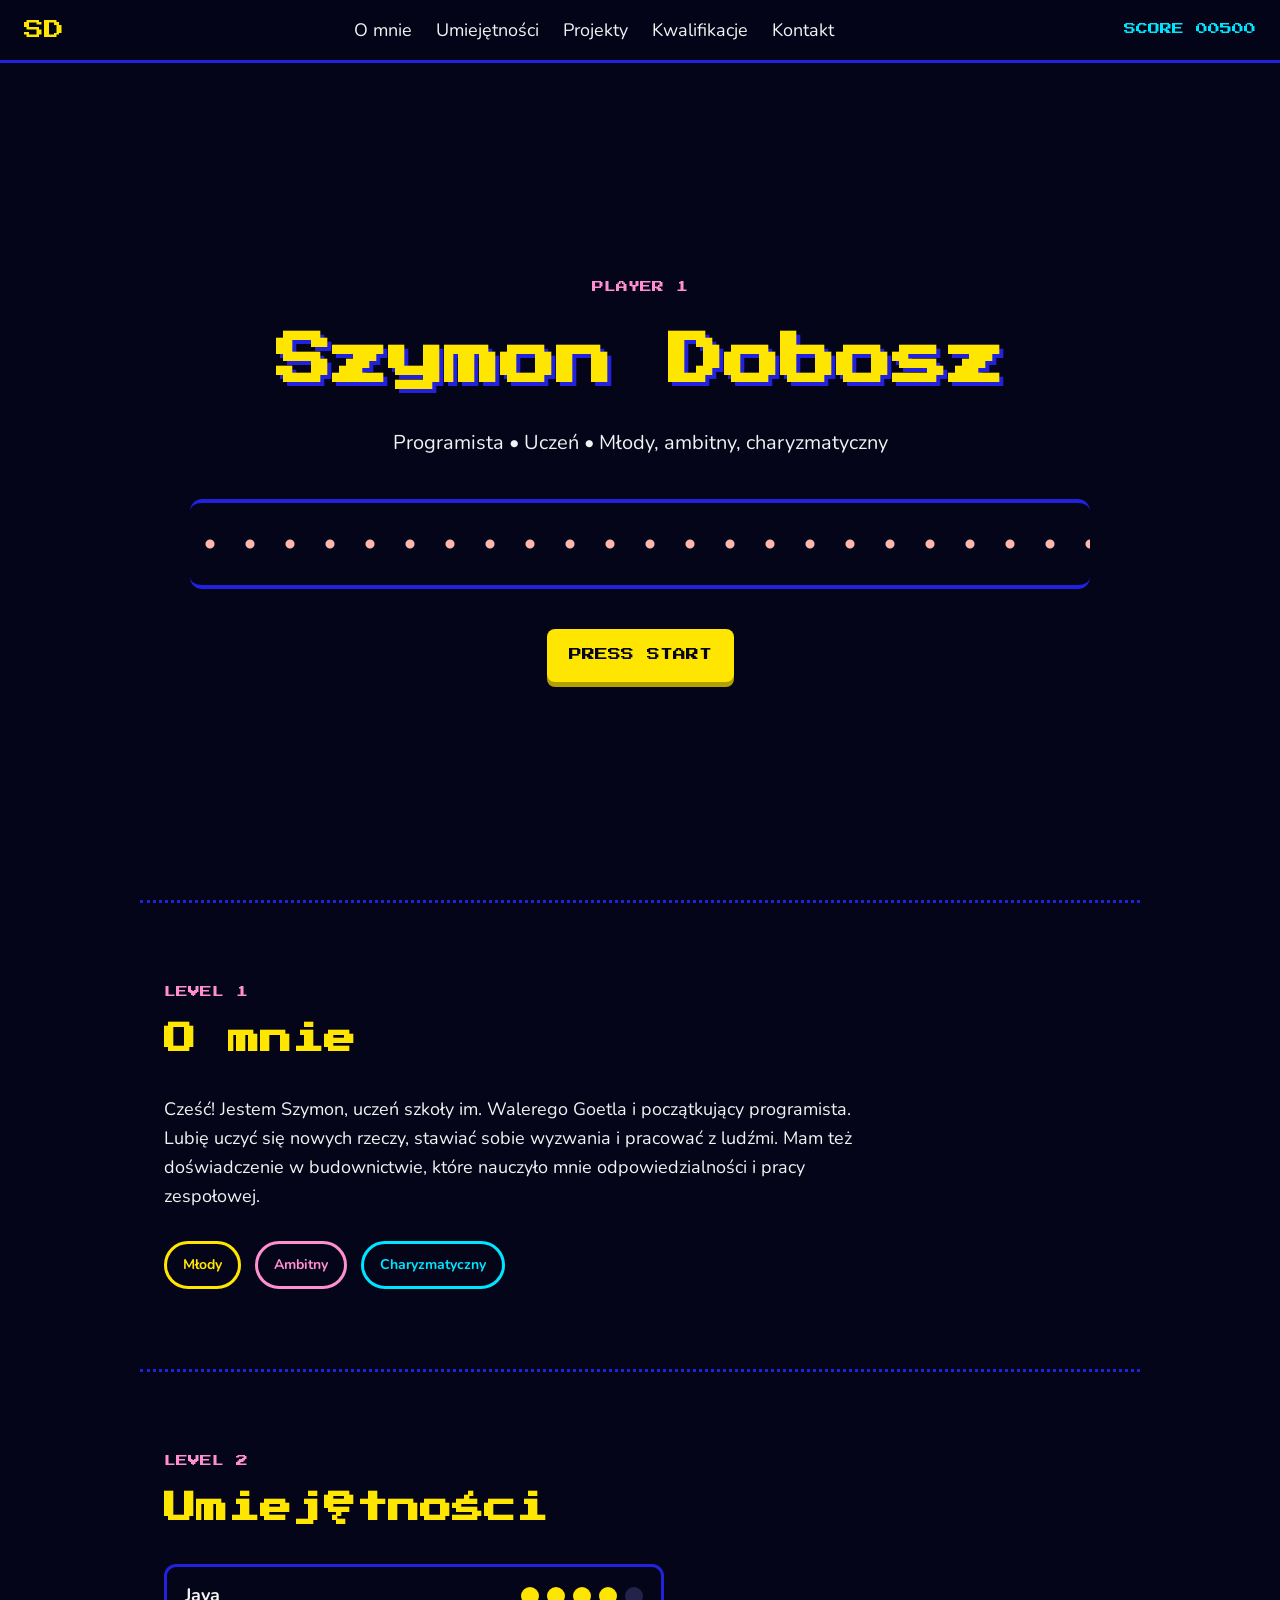
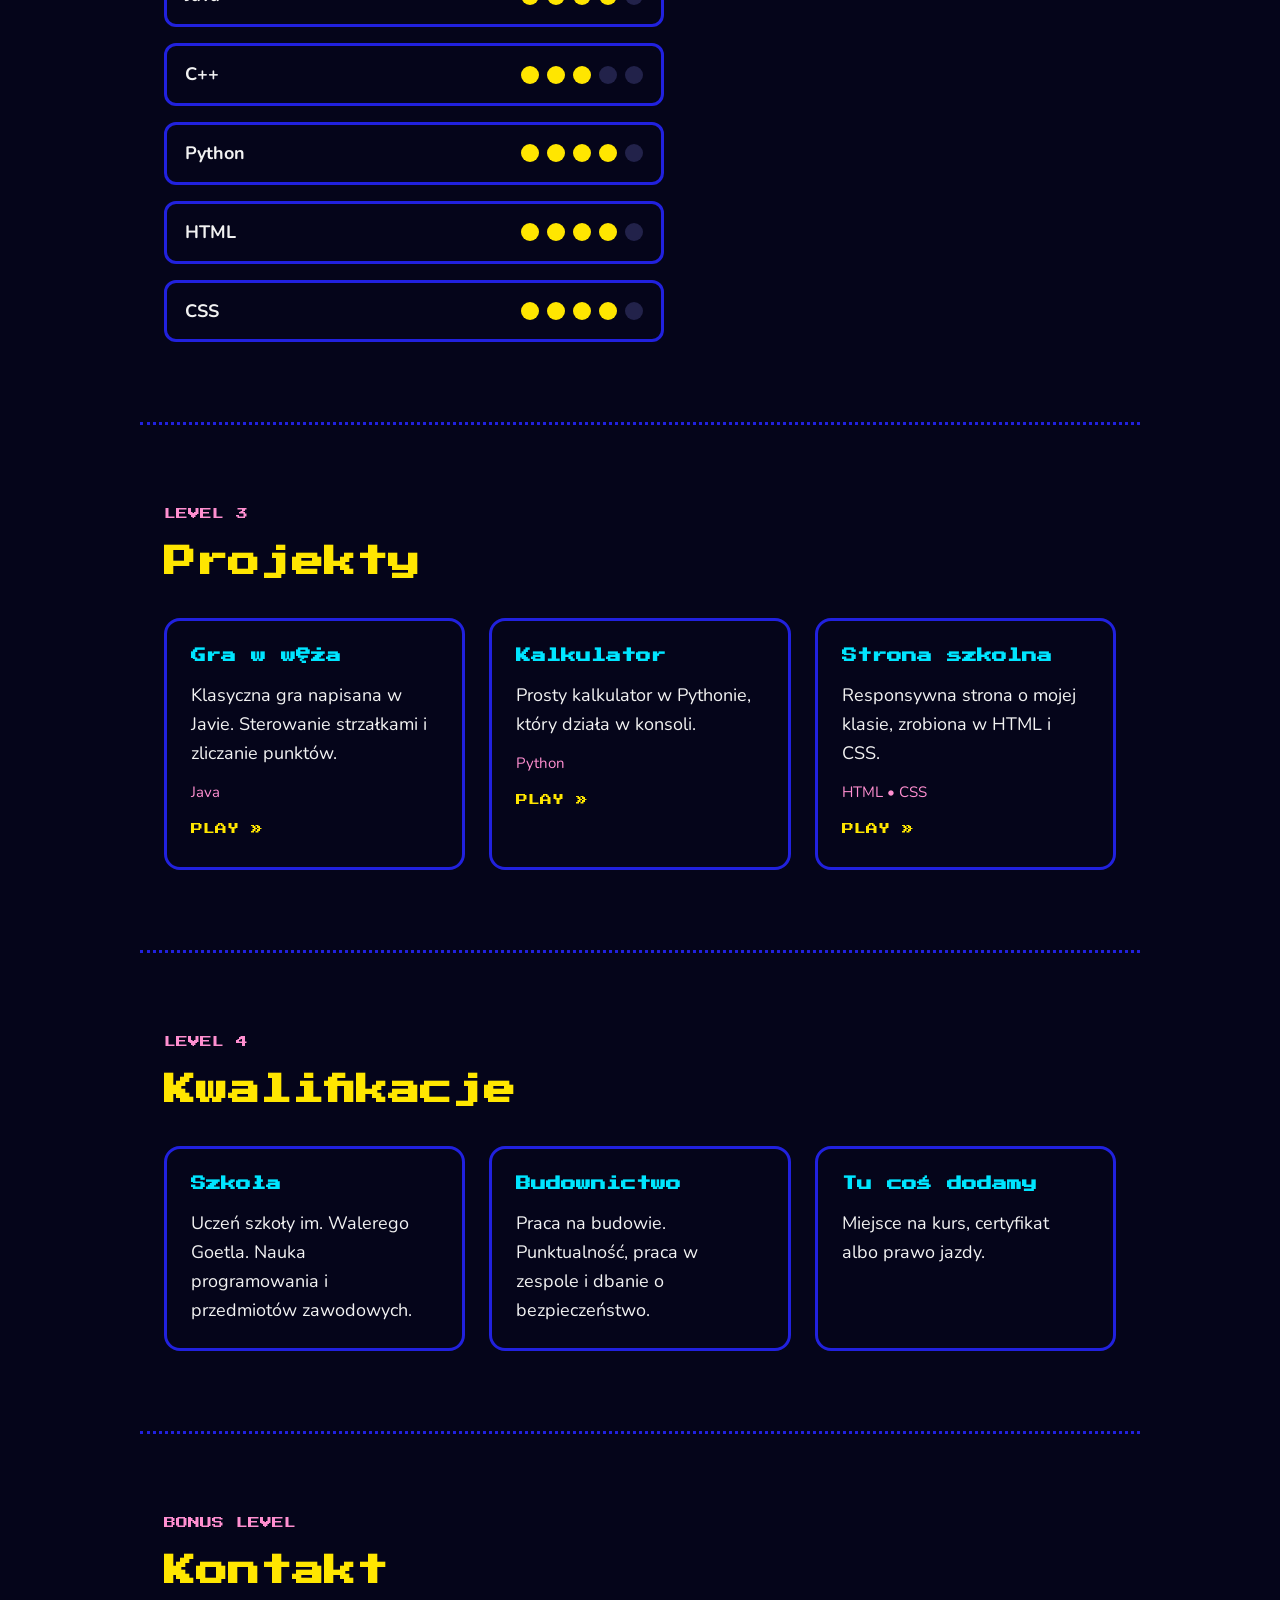
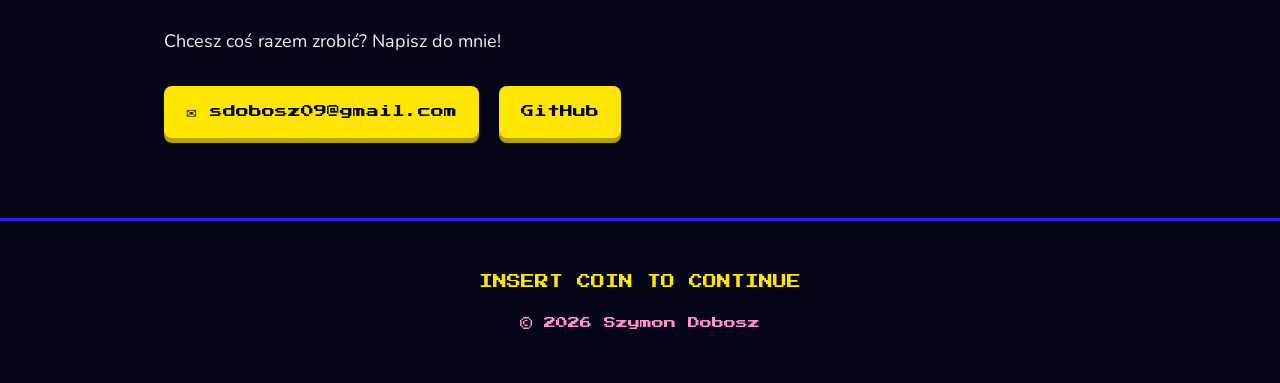
==== portfolio.html @ 1bf90fa4 "naprawa bledu js" ====
<!DOCTYPE html>
<html lang="pl">
<head>
  <meta charset="UTF-8">
  <meta name="viewport" content="width=device-width, initial-scale=1.0">
  <title>Szymon Dobosz | Portfolio</title>

  <link rel="preconnect" href="https://fonts.googleapis.com">
  <link rel="preconnect" href="https://fonts.gstatic.com" crossorigin>
  <link href="https://fonts.googleapis.com/css2?family=Nunito:wght@400;700&family=Press+Start+2P&display=swap" rel="stylesheet">

  <link rel="stylesheet" href="style.css">
</head>
<body>

  <header class="header">
    <a href="#start" class="logo">SD</a>

    <nav class="menu" id="menu">
      <a href="#o-mnie">O mnie</a>
      <a href="#umiejetnosci">Umiejętności</a>
      <a href="#projekty">Projekty</a>
      <a href="#kwalifikacje">Kwalifikacje</a>
      <a href="#kontakt">Kontakt</a>
    </nav>

    <div class="score">SCORE <span id="score">00000</span></div>
    <button class="burger" id="burger" aria-label="Menu">&#9776;</button>
  </header>

  <section class="hero" id="start">
    <p class="small-text">PLAYER 1</p>
    <h1>Szymon Dobosz</h1>
    <p class="subtitle">Programista &bull; Uczeń &bull; Młody, ambitny, charyzmatyczny</p>

    <div class="track">
      <div class="dots"></div>
      <div class="eaten"></div>
      <div class="pacman"></div>
      <div class="ghost red"></div>
      <div class="ghost pink"></div>
    </div>

    <a href="#o-mnie" class="button blink">PRESS START</a>
  </section>

  <section class="section" id="o-mnie">
    <p class="level">LEVEL 1</p>
    <h2>O mnie</h2>

    <p class="text">
      Cześć! Jestem Szymon, uczeń szkoły im. Walerego Goetla i początkujący programista.
      Lubię uczyć się nowych rzeczy, stawiać sobie wyzwania i pracować z ludźmi.
      Mam też doświadczenie w budownictwie, które nauczyło mnie
      odpowiedzialności i pracy zespołowej.
    </p>

    <div class="badges">
      <span class="badge yellow">Młody</span>
      <span class="badge pink">Ambitny</span>
      <span class="badge cyan">Charyzmatyczny</span>
    </div>
  </section>

  <section class="section" id="umiejetnosci">
    <p class="level">LEVEL 2</p>
    <h2>Umiejętności</h2>

    <div class="skills">
      <div class="skill" data-level="4">
        <span class="skill-name">Java</span>
        <span class="skill-dots"></span>
      </div>
      <div class="skill" data-level="3">
        <span class="skill-name">C++</span>
        <span class="skill-dots"></span>
      </div>
      <div class="skill" data-level="4">
        <span class="skill-name">Python</span>
        <span class="skill-dots"></span>
      </div>
      <div class="skill" data-level="4">
        <span class="skill-name">HTML</span>
        <span class="skill-dots"></span>
      </div>
      <div class="skill" data-level="4">
        <span class="skill-name">CSS</span>
        <span class="skill-dots"></span>
      </div>
    </div>
  </section>

  <section class="section" id="projekty">
    <p class="level">LEVEL 3</p>
    <h2>Projekty</h2>

    <div class="cards">
      <div class="card">
        <h3>Gra w węża</h3>
        <p>Klasyczna gra napisana w Javie. Sterowanie strzałkami i zliczanie punktów.</p>
        <p class="tags">Java</p>
        <a href="#" class="card-link">PLAY &raquo;</a>
      </div>

      <div class="card">
        <h3>Kalkulator</h3>
        <p>Prosty kalkulator w Pythonie, który działa w konsoli.</p>
        <p class="tags">Python</p>
        <a href="#" class="card-link">PLAY &raquo;</a>
      </div>

      <div class="card">
        <h3>Strona szkolna</h3>
        <p>Responsywna strona o mojej klasie, zrobiona w HTML i CSS.</p>
        <p class="tags">HTML &bull; CSS</p>
        <a href="#" class="card-link">PLAY &raquo;</a>
      </div>
    </div>
  </section>

  <section class="section" id="kwalifikacje">
    <p class="level">LEVEL 4</p>
    <h2>Kwalifikacje</h2>

    <div class="cards">
      <div class="card">
        <h3>Szkoła</h3>
        <p>Uczeń szkoły im. Walerego Goetla. Nauka programowania i przedmiotów zawodowych.</p>
      </div>

      <div class="card">
        <h3>Budownictwo</h3>
        <p>Praca na budowie. Punktualność, praca w zespole i dbanie o bezpieczeństwo.</p>
      </div>

      <div class="card">
        <h3>Tu coś dodamy</h3>
        <p>Miejsce na kurs, certyfikat albo prawo jazdy.</p>
      </div>
    </div>
  </section>

  <section class="section" id="kontakt">
    <p class="level">BONUS LEVEL</p>
    <h2>Kontakt</h2>

    <p class="text">Chcesz coś razem zrobić? Napisz do mnie!</p>

    <div class="contact">
      <a href="mailto:sdobosz09@gmail.com" class="button">&#9993; sdobosz09@gmail.com</a>
      <a href="https://github.com/SzymonD09" class="button" target="_blank">GitHub</a>
    </div>
  </section>

  <footer class="footer">
    <p>INSERT COIN TO CONTINUE</p>
    <p class="small-text">&copy; 2026 Szymon Dobosz</p>
  </footer>

  <script src="script.js"></script>
</body>
</html>
---- style.css ----
:root {
  --bg: #05051a;
  --blue: #2121de;
  --yellow: #ffe600;
  --red: #ff3b3b;
  --pink: #ff8fd0;
  --cyan: #00e5ff;
  --text: #f2f2f2;
}

* {
  box-sizing: border-box;
  margin: 0;
  padding: 0;
}

html {
  scroll-behavior: smooth;
}

body {
  background: var(--bg);
  color: var(--text);
  font-family: "Nunito", Arial, sans-serif;
  font-size: 18px;
  line-height: 1.6;
}

a {
  color: inherit;
  text-decoration: none;
}

h1, h2, h3, .logo, .score, .button, .level, .small-text, .footer {
  font-family: "Press Start 2P", monospace;
}

.header {
  position: fixed;
  top: 0;
  left: 0;
  width: 100%;
  z-index: 10;
  display: flex;
  align-items: center;
  justify-content: space-between;
  padding: 14px 24px;
  background: rgba(5, 5, 26, 0.95);
  border-bottom: 3px solid var(--blue);
}

.logo {
  color: var(--yellow);
  font-size: 20px;
}

.menu {
  display: flex;
  gap: 24px;
}

.menu a:hover {
  color: var(--yellow);
}

.score {
  font-size: 12px;
  color: var(--cyan);
}

.burger {
  display: none;
  background: none;
  border: none;
  color: var(--yellow);
  font-size: 28px;
  cursor: pointer;
}

.hero {
  min-height: 100vh;
  display: flex;
  flex-direction: column;
  align-items: center;
  justify-content: center;
  text-align: center;
  padding: 100px 20px 40px;
}

.small-text {
  font-size: 12px;
  color: var(--pink);
  margin-bottom: 20px;
}

h1 {
  font-size: clamp(26px, 6vw, 56px);
  color: var(--yellow);
  text-shadow: 4px 4px 0 var(--blue);
  margin-bottom: 20px;
}

.subtitle {
  font-size: 20px;
  margin-bottom: 40px;
}

.track {
  position: relative;
  width: 100%;
  max-width: 900px;
  height: 90px;
  margin-bottom: 40px;
  overflow: hidden;
  border-top: 4px solid var(--blue);
  border-bottom: 4px solid var(--blue);
  border-radius: 12px;
}

.dots {
  position: absolute;
  inset: 0;
  background-image: radial-gradient(circle, #ffb8ae 4px, transparent 5px);
  background-size: 40px 100%;
}

.eaten {
  position: absolute;
  top: 0;
  left: -5%;
  height: 100%;
  background: var(--bg);
  animation: eat 6s linear infinite;
}

.pacman {
  position: absolute;
  top: 50%;
  left: -5%;
  width: 56px;
  height: 56px;
  margin: -28px 0 0 -28px;
  background: var(--yellow);
  border-radius: 50%;
  animation: move 6s linear infinite, chomp 0.3s linear infinite;
}

.ghost {
  position: absolute;
  top: 50%;
  left: -10%;
  width: 50px;
  height: 50px;
  margin: -25px 0 0 -25px;
  border-radius: 25px 25px 0 0;
  clip-path: polygon(0 0, 100% 0, 100% 100%, 83% 80%, 66% 100%, 50% 80%, 33% 100%, 16% 80%, 0 100%);
  animation: move 6s linear infinite;
}

.ghost.red {
  background: var(--red);
  animation-delay: 0.8s;
}

.ghost.pink {
  background: var(--pink);
  animation-delay: 1.5s;
}

.ghost::before {
  content: "";
  position: absolute;
  inset: 0;
  background-image:
    radial-gradient(circle at 30% 40%, #fff 7px, transparent 8px),
    radial-gradient(circle at 70% 40%, #fff 7px, transparent 8px);
}

.ghost::after {
  content: "";
  position: absolute;
  inset: 0;
  background-image:
    radial-gradient(circle at 36% 42%, var(--blue) 3px, transparent 4px),
    radial-gradient(circle at 76% 42%, var(--blue) 3px, transparent 4px);
}

@keyframes move {
  from { left: -5%; }
  to { left: 105%; }
}

@keyframes eat {
  from { width: 0; }
  to { width: 110%; }
}

@keyframes chomp {
  0%, 100% {
    clip-path: polygon(100% 0, 0 0, 0 100%, 100% 100%, 100% 70%, 50% 50%, 100% 30%);
  }
  50% {
    clip-path: polygon(100% 0, 0 0, 0 100%, 100% 100%, 100% 50%, 50% 50%, 100% 50%);
  }
}

.button {
  display: inline-block;
  padding: 16px 22px;
  font-size: 13px;
  color: var(--bg);
  background: var(--yellow);
  border: none;
  border-radius: 8px;
  box-shadow: 0 5px 0 #b3a100;
  cursor: pointer;
  transition: transform 0.15s;
}

.button:hover {
  transform: translateY(-3px);
}

.blink {
  animation: blink 1s steps(2) infinite;
}

@keyframes blink {
  50% { opacity: 0.3; }
}

.section {
  max-width: 1000px;
  margin: 0 auto;
  padding: 80px 24px;
  scroll-margin-top: 40px;
  border-top: 3px dotted var(--blue);
}

.level {
  font-size: 12px;
  color: var(--pink);
  margin-bottom: 12px;
}

h2 {
  font-size: clamp(20px, 4vw, 32px);
  color: var(--yellow);
  margin-bottom: 30px;
}

.text {
  max-width: 700px;
  margin-bottom: 30px;
}

.fade {
  opacity: 0;
  transform: translateY(40px);
  transition: opacity 0.7s, transform 0.7s;
}

.fade.show {
  opacity: 1;
  transform: none;
}

.badges {
  display: flex;
  flex-wrap: wrap;
  gap: 14px;
}

.badge {
  padding: 10px 16px;
  font-size: 14px;
  font-weight: 700;
  border: 3px solid;
  border-radius: 30px;
}

.badge.yellow { color: var(--yellow); }
.badge.pink { color: var(--pink); }
.badge.cyan { color: var(--cyan); }

.skills {
  display: grid;
  gap: 16px;
  max-width: 500px;
}

.skill {
  display: flex;
  align-items: center;
  justify-content: space-between;
  padding: 14px 18px;
  border: 3px solid var(--blue);
  border-radius: 12px;
}

.skill-name {
  font-weight: 700;
}

.skill-dots {
  display: flex;
  gap: 8px;
}

.skill-dot {
  width: 18px;
  height: 18px;
  border-radius: 50%;
  background: #22224a;
  transition: background 0.4s;
}

.show .skill-dot.on {
  background: var(--yellow);
}

.cards {
  display: grid;
  grid-template-columns: repeat(auto-fit, minmax(250px, 1fr));
  gap: 24px;
}

.card {
  padding: 24px;
  border: 3px solid var(--blue);
  border-radius: 16px;
  transition: transform 0.2s, border-color 0.2s;
}

.card:hover {
  transform: translateY(-6px);
  border-color: var(--yellow);
}

.card h3 {
  font-size: 15px;
  line-height: 1.5;
  color: var(--cyan);
  margin-bottom: 14px;
}

.tags {
  margin-top: 12px;
  font-size: 15px;
  color: var(--pink);
}

.card-link {
  display: inline-block;
  margin-top: 16px;
  font-family: "Press Start 2P", monospace;
  font-size: 12px;
  color: var(--yellow);
}

.card-link:hover {
  text-decoration: underline;
}

.contact {
  display: flex;
  flex-wrap: wrap;
  gap: 20px;
}

.footer {
  padding: 50px 20px;
  text-align: center;
  font-size: 14px;
  color: var(--yellow);
  border-top: 3px solid var(--blue);
}

.footer .small-text {
  margin: 20px 0 0;
}

@media (max-width: 800px) {
  .burger {
    display: block;
  }

  .menu {
    display: none;
    position: absolute;
    top: 100%;
    left: 0;
    width: 100%;
    flex-direction: column;
    gap: 0;
    background: var(--bg);
    border-bottom: 3px solid var(--blue);
  }

  .menu.open {
    display: flex;
  }

  .menu a {
    padding: 16px 24px;
  }

  .score {
    margin-left: auto;
    margin-right: 16px;
  }

  .section {
    padding: 60px 20px;
  }

  .skills {
    max-width: none;
  }
}
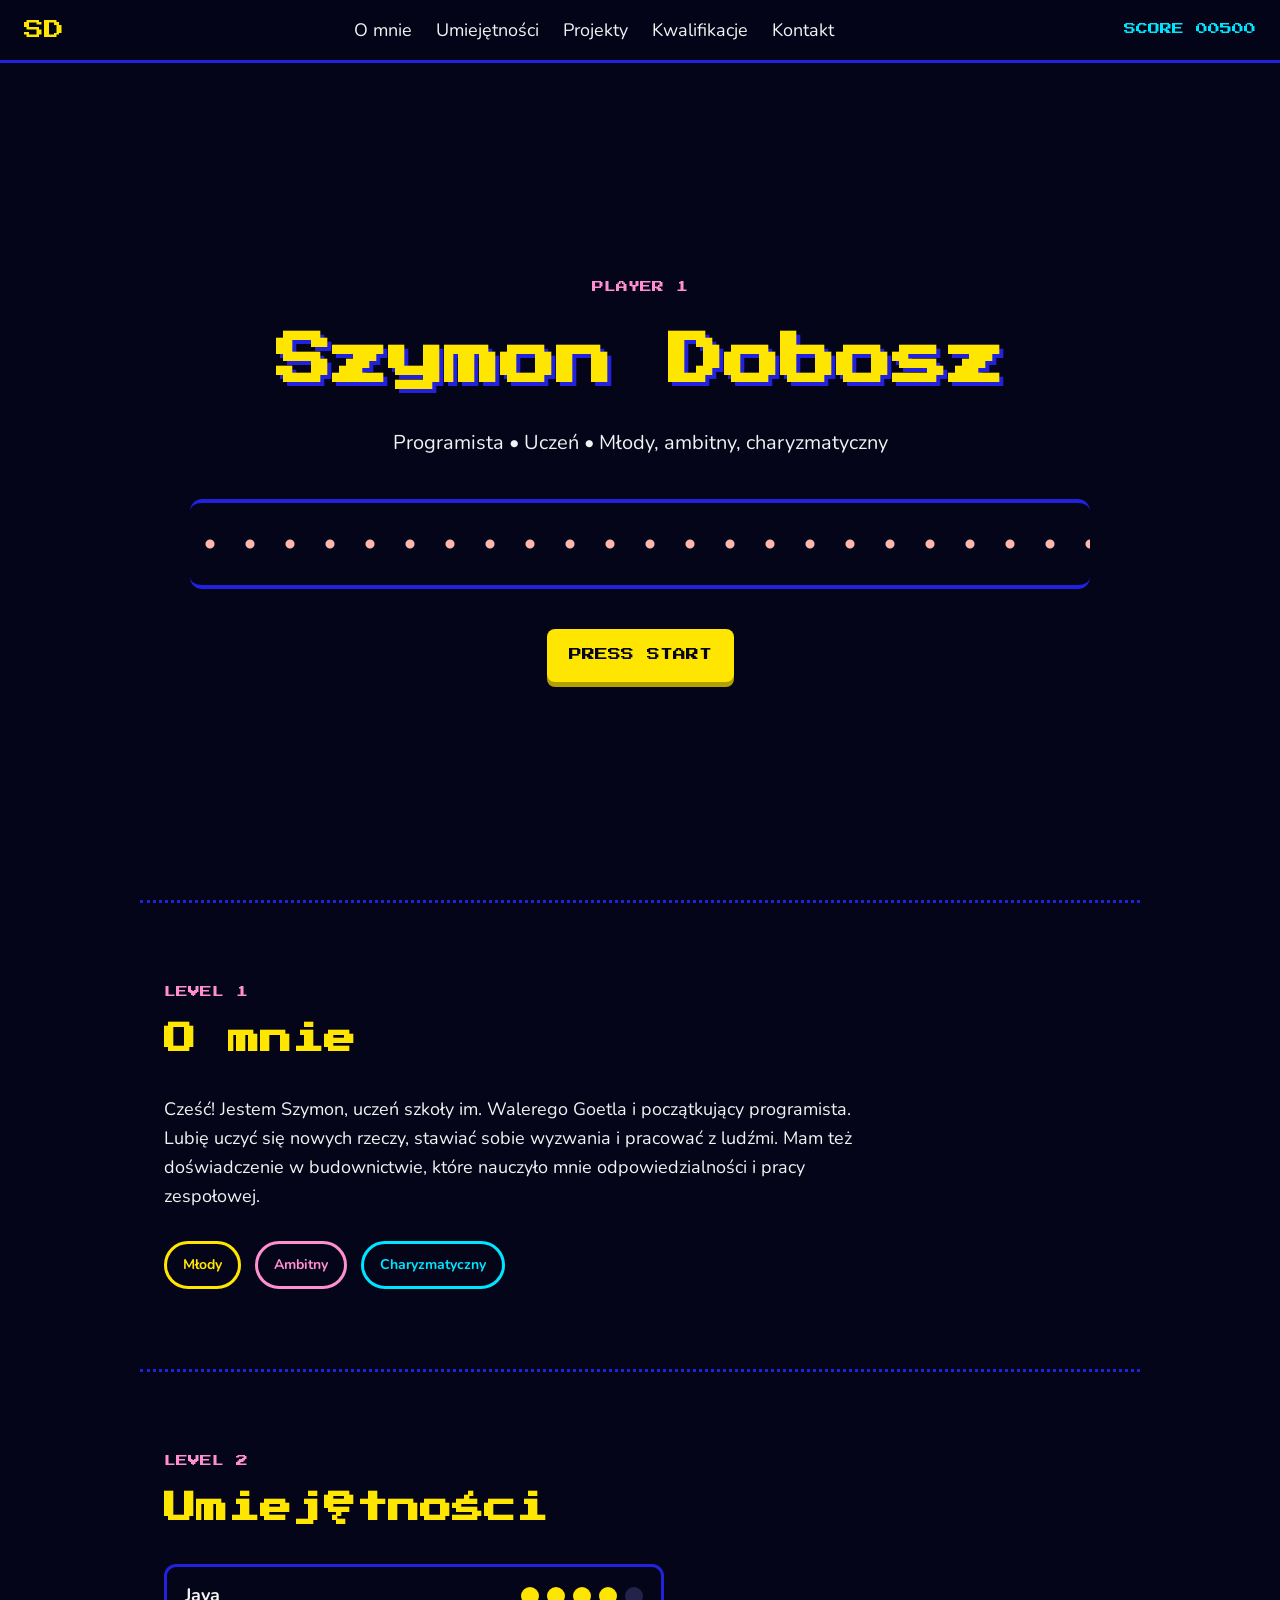
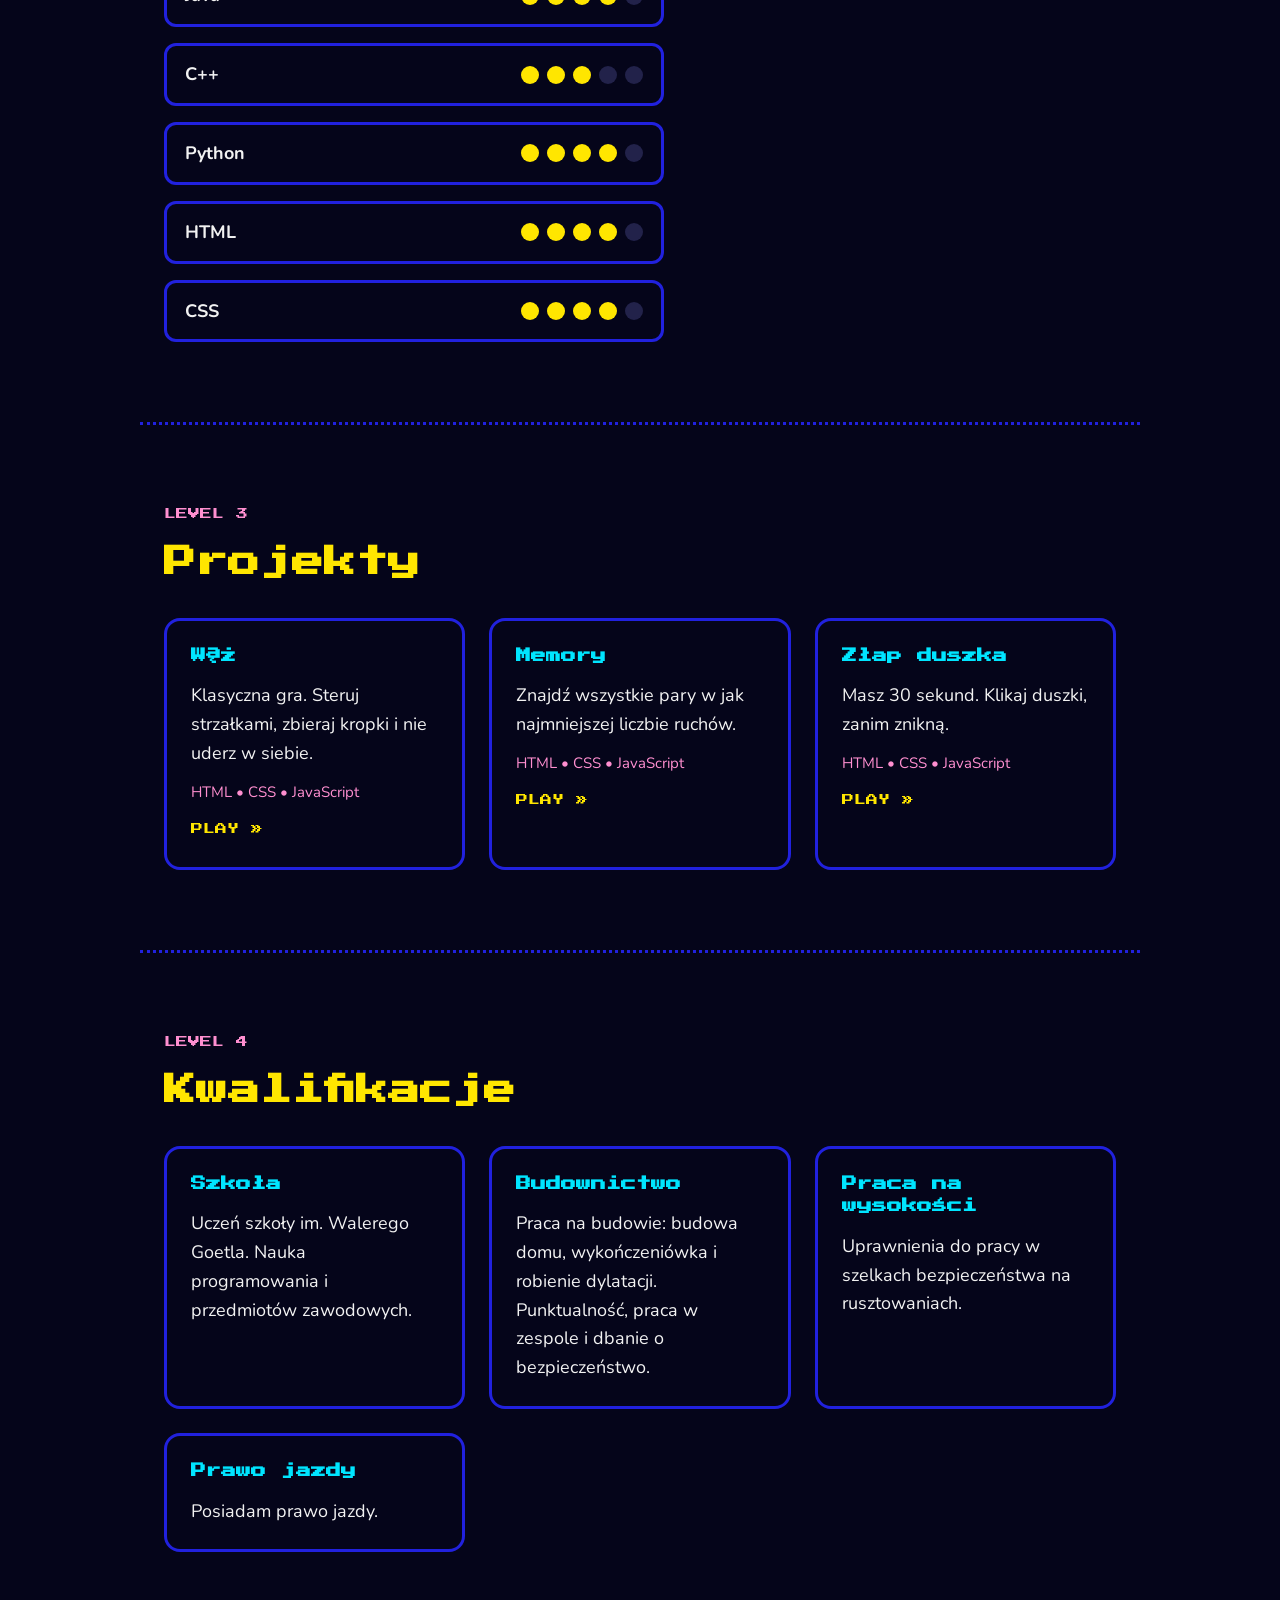
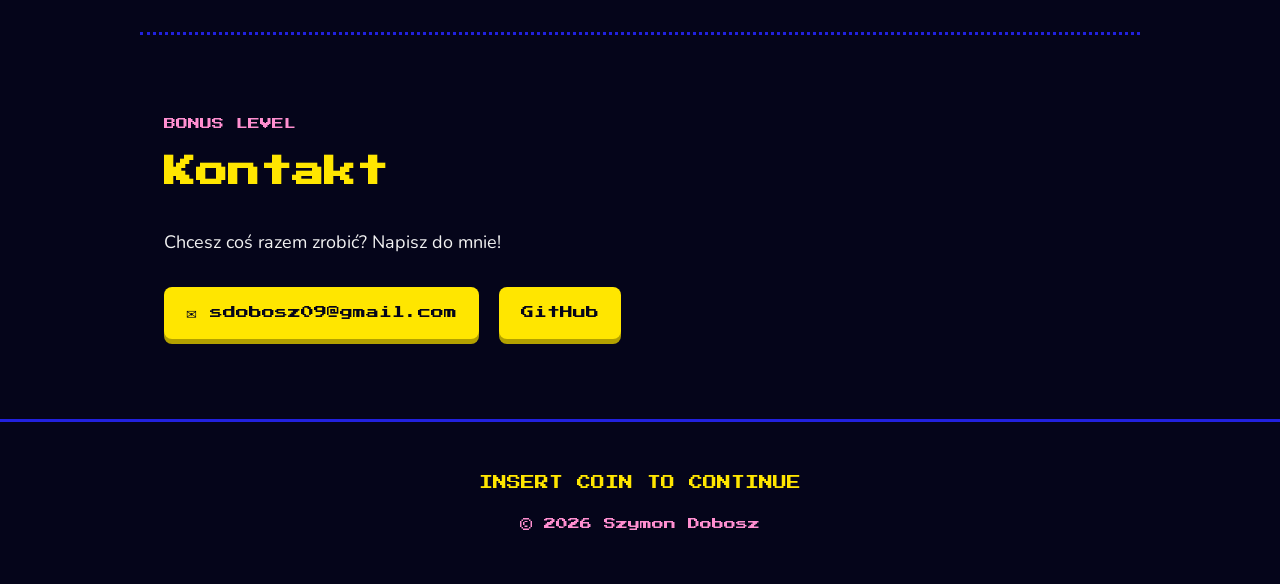
==== commit 5dfa0812: "zmiana kodu HTML(dodanie funkcji gier)" ====
--- a/portfolio.html
+++ b/portfolio.html
@@ -96,24 +96,24 @@
 
     <div class="cards">
       <div class="card">
-        <h3>Gra w węża</h3>
-        <p>Klasyczna gra napisana w Javie. Sterowanie strzałkami i zliczanie punktów.</p>
-        <p class="tags">Java</p>
-        <a href="#" class="card-link">PLAY &raquo;</a>
+        <h3>Wąż</h3>
+        <p>Klasyczna gra. Steruj strzałkami, zbieraj kropki i nie uderz w siebie.</p>
+        <p class="tags">HTML &bull; CSS &bull; JavaScript</p>
+        <a href="games/snake.html" class="card-link">PLAY &raquo;</a>
       </div>
 
       <div class="card">
-        <h3>Kalkulator</h3>
-        <p>Prosty kalkulator w Pythonie, który działa w konsoli.</p>
-        <p class="tags">Python</p>
-        <a href="#" class="card-link">PLAY &raquo;</a>
+        <h3>Memory</h3>
+        <p>Znajdź wszystkie pary w jak najmniejszej liczbie ruchów.</p>
+        <p class="tags">HTML &bull; CSS &bull; JavaScript</p>
+        <a href="games/memory.html" class="card-link">PLAY &raquo;</a>
       </div>
 
       <div class="card">
-        <h3>Strona szkolna</h3>
-        <p>Responsywna strona o mojej klasie, zrobiona w HTML i CSS.</p>
-        <p class="tags">HTML &bull; CSS</p>
-        <a href="#" class="card-link">PLAY &raquo;</a>
+        <h3>Złap duszka</h3>
+        <p>Masz 30 sekund. Klikaj duszki, zanim znikną.</p>
+        <p class="tags">HTML &bull; CSS &bull; JavaScript</p>
+        <a href="games/ghosts.html" class="card-link">PLAY &raquo;</a>
       </div>
     </div>
   </section>
@@ -130,12 +130,17 @@
 
       <div class="card">
         <h3>Budownictwo</h3>
-        <p>Praca na budowie. Punktualność, praca w zespole i dbanie o bezpieczeństwo.</p>
+        <p>Praca na budowie: budowa domu, wykończeniówka i robienie dylatacji. Punktualność, praca w zespole i dbanie o bezpieczeństwo.</p>
       </div>
 
       <div class="card">
-        <h3>Tu coś dodamy</h3>
-        <p>Miejsce na kurs, certyfikat albo prawo jazdy.</p>
+        <h3>Praca na wysokości</h3>
+        <p>Uprawnienia do pracy w szelkach bezpieczeństwa na rusztowaniach.</p>
+      </div>
+
+      <div class="card">
+        <h3>Prawo jazdy</h3>
+        <p>Posiadam prawo jazdy.</p>
       </div>
     </div>
   </section>
